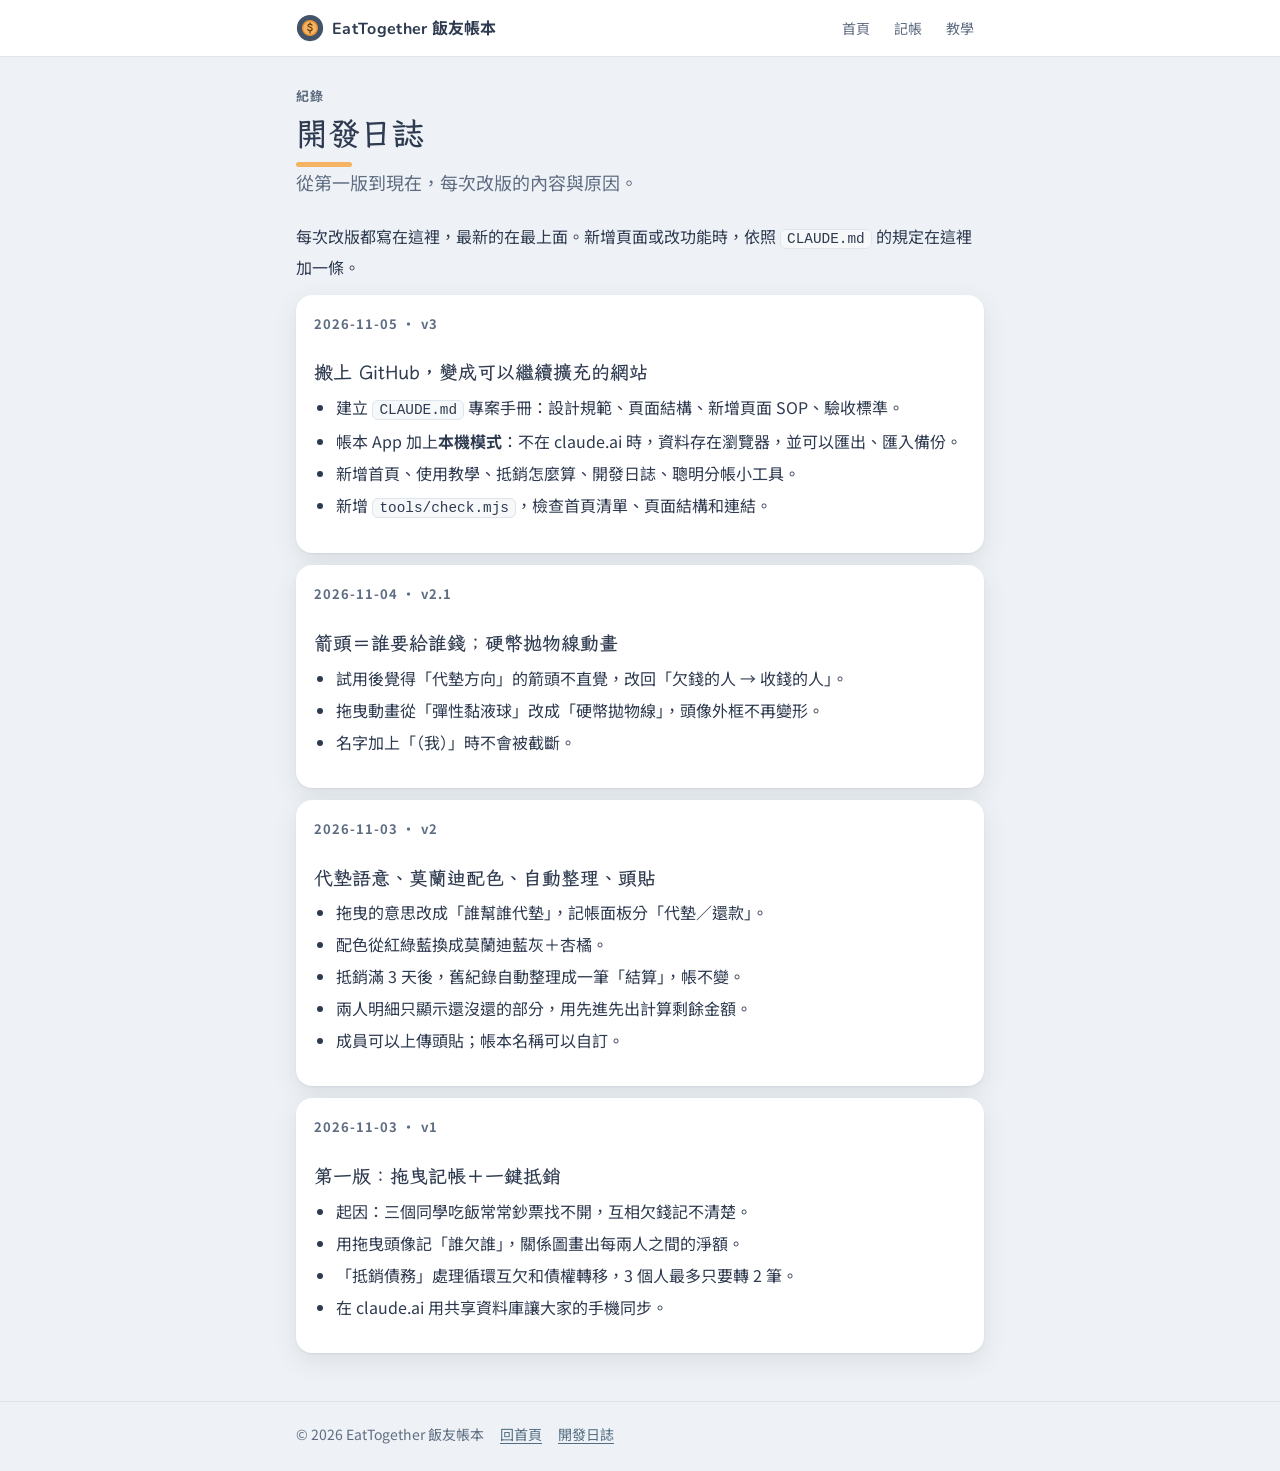
==== pages/devlog.html @ d5a2946e "EatTogether 飯友帳本：記帳 App、說明頁與 CLAUDE.md 專案手冊 Co-Authored-By: Claude Opus 5.5 <noreply@anthropic.com> " ====
<!doctype html>
<html lang="zh-Hant">
<head>
<meta charset="utf-8">
<meta name="viewport" content="width=device-width,initial-scale=1,viewport-fit=cover">
<title>開發日誌 · EatTogether</title>
<meta name="description" content="EatTogether 每一版改了什麼、為什麼改。">
<link rel="icon" href="../assets/img/favicon.svg" type="image/svg+xml">
<link rel="preconnect" href="https://fonts.googleapis.com">
<link rel="preconnect" href="https://fonts.gstatic.com" crossorigin>
<link rel="stylesheet" href="https://fonts.googleapis.com/css2?family=LXGW+WenKai+TC:wght@400;700&family=Noto+Sans+TC:wght@400;500;700&family=Nunito:wght@600;800&display=swap">
<link rel="stylesheet" href="../assets/css/site.css">
</head>
<body>
<header class="site-header" data-site-header>
  <div class="wrap">
    <a class="brand" href="../index.html"><img src="../assets/img/favicon.svg" alt=""><span><b>EatTogether</b> 飯友帳本</span></a>
    <nav class="site-nav" aria-label="網站導覽">
      <a href="../index.html">首頁</a>
      <a href="../app/index.html">記帳</a>
      <a href="../pages/guide.html">教學</a>
    </nav>
  </div>
</header>

<main class="page wrap">
  <div class="page-head">
    <p class="eyebrow">紀錄</p>
    <h1>開發日誌</h1>
    <p class="lead">從第一版到現在，每次改版的內容與原因。</p>
  </div>
  <p>每次改版都寫在這裡，最新的在最上面。新增頁面或改功能時，依照 <code>CLAUDE.md</code> 的規定在這裡加一條。</p>

  <article class="card">
    <p class="eyebrow">2026-11-05 · v3</p>
    <h3>搬上 GitHub，變成可以繼續擴充的網站</h3>
    <ul>
      <li>建立 <code>CLAUDE.md</code> 專案手冊：設計規範、頁面結構、新增頁面 SOP、驗收標準。</li>
      <li>帳本 App 加上<b>本機模式</b>：不在 claude.ai 時，資料存在瀏覽器，並可以匯出、匯入備份。</li>
      <li>新增首頁、使用教學、抵銷怎麼算、開發日誌、聰明分帳小工具。</li>
      <li>新增 <code>tools/check.mjs</code>，檢查首頁清單、頁面結構和連結。</li>
    </ul>
  </article>

  <article class="card">
    <p class="eyebrow">2026-11-04 · v2.1</p>
    <h3>箭頭＝誰要給誰錢；硬幣拋物線動畫</h3>
    <ul>
      <li>試用後覺得「代墊方向」的箭頭不直覺，改回「欠錢的人 → 收錢的人」。</li>
      <li>拖曳動畫從「彈性黏液球」改成「硬幣拋物線」，頭像外框不再變形。</li>
      <li>名字加上「（我）」時不會被截斷。</li>
    </ul>
  </article>

  <article class="card">
    <p class="eyebrow">2026-11-03 · v2</p>
    <h3>代墊語意、莫蘭迪配色、自動整理、頭貼</h3>
    <ul>
      <li>拖曳的意思改成「誰幫誰代墊」，記帳面板分「代墊／還款」。</li>
      <li>配色從紅綠藍換成莫蘭迪藍灰＋杏橘。</li>
      <li>抵銷滿 3 天後，舊紀錄自動整理成一筆「結算」，帳不變。</li>
      <li>兩人明細只顯示還沒還的部分，用先進先出計算剩餘金額。</li>
      <li>成員可以上傳頭貼；帳本名稱可以自訂。</li>
    </ul>
  </article>

  <article class="card">
    <p class="eyebrow">2026-11-03 · v1</p>
    <h3>第一版：拖曳記帳＋一鍵抵銷</h3>
    <ul>
      <li>起因：三個同學吃飯常常鈔票找不開，互相欠錢記不清楚。</li>
      <li>用拖曳頭像記「誰欠誰」，關係圖畫出每兩人之間的淨額。</li>
      <li>「抵銷債務」處理循環互欠和債權轉移，3 個人最多只要轉 2 筆。</li>
      <li>在 claude.ai 用共享資料庫讓大家的手機同步。</li>
    </ul>
  </article>
</main>

<footer class="site-footer" data-site-footer>
  <div class="wrap">
    <span>© <span data-year>2026</span> EatTogether 飯友帳本</span>
    <a href="../index.html">回首頁</a>
    <a href="../pages/devlog.html">開發日誌</a>
  </div>
</footer>
<script src="../assets/js/site.js"></script>
</body>
</html>
---- assets/css/site.css ----
/* EatTogether 飯友帳本：全站共用樣式
 * 規則：所有顏色都從下面的 token 來；新增顏色先在這裡加 token（淺色與兩個深色區塊都要加）。
 * 版面：手機優先，內容最寬 720px，左右至少 16px 邊距。
 */
:root {
  --bg: #EEF2F6;
  --surface: #FFFFFF;
  --surface-2: #F6F8FA;
  --ink: #2E3A4F;
  --muted: #5F6D82;
  --line: #DDE5ED;
  --accent: #435369;
  --accent-ink: #FFFFFF;
  --blue: #536D82;
  --owe: #A65F17;
  --owe-line: #E08E2E;
  --get: #4E6880;
  --get-line: #6F82A0;
  --other-line: #AEBFCF;
  --apricot: #F5B461;
  --cream: #FFF4E3;
  --shadow: 0 1px 2px rgb(46 58 79 / .08), 0 8px 24px rgb(46 58 79 / .10);
  --f-display: "LXGW WenKai TC", "Kaiti TC", "STKaiti", "BiauKai", "KaiTi", serif;
  --f-body: "Noto Sans TC", "PingFang TC", "Heiti TC", "Microsoft JhengHei", system-ui, sans-serif;
  --f-num: "Nunito", "Noto Sans TC", ui-rounded, system-ui, sans-serif;
  --r: 16px;
  --space: 16px;
  color-scheme: light;
}
@media (prefers-color-scheme: dark) {
  :root:not([data-theme="light"]) {
    --bg: #161C25; --surface: #1F2732; --surface-2: #252F3B; --ink: #E6ECF2; --muted: #9AA8B8; --line: #334051;
    --accent: #A9BED6; --accent-ink: #142030; --blue: #A9BED6; --owe: #F2B36A; --owe-line: #E8A055;
    --get: #A9BED6; --get-line: #8FA6C4; --other-line: #4F5F73; --cream: #3A3226;
    --shadow: 0 1px 2px rgb(0 0 0 / .3), 0 8px 24px rgb(0 0 0 / .35);
    color-scheme: dark;
  }
}
:root[data-theme="dark"] {
  --bg: #161C25; --surface: #1F2732; --surface-2: #252F3B; --ink: #E6ECF2; --muted: #9AA8B8; --line: #334051;
  --accent: #A9BED6; --accent-ink: #142030; --blue: #A9BED6; --owe: #F2B36A; --owe-line: #E8A055;
  --get: #A9BED6; --get-line: #8FA6C4; --other-line: #4F5F73; --cream: #3A3226;
  --shadow: 0 1px 2px rgb(0 0 0 / .3), 0 8px 24px rgb(0 0 0 / .35);
  color-scheme: dark;
}

*, *::before, *::after { box-sizing: border-box; }
html { -webkit-text-size-adjust: 100%; }
body {
  margin: 0; background: var(--bg); color: var(--ink);
  font-family: var(--f-body); font-size: 16px; line-height: 1.75;
  padding-top: env(safe-area-inset-top, 0px); padding-bottom: env(safe-area-inset-bottom, 0px);
}
img, svg { max-width: 100%; }
[hidden] { display: none !important; }
a { color: var(--blue); text-underline-offset: 3px; }
:focus-visible { outline: 3px solid var(--apricot); outline-offset: 2px; }
.wrap {
  max-width: 720px; margin: 0 auto;
  padding-left: max(var(--space), env(safe-area-inset-left, 0px));
  padding-right: max(var(--space), env(safe-area-inset-right, 0px));
}

/* 共用頁首 */
.site-header { background: var(--surface); border-bottom: 1px solid var(--line); }
.site-header .wrap { display: flex; align-items: center; gap: 12px; min-height: 56px; }
.brand { display: inline-flex; align-items: center; gap: 8px; text-decoration: none; color: var(--ink); font-weight: 700; min-width: 0; }
.brand img { width: 28px; height: 28px; flex: none; }
.brand span { white-space: nowrap; overflow: hidden; text-overflow: ellipsis; }
.brand b { font-family: var(--f-num); letter-spacing: .02em; }
.site-nav { margin-left: auto; display: flex; gap: 4px; }
.site-nav a { padding: 6px 10px; border-radius: 999px; text-decoration: none; color: var(--muted); font-size: 14px; white-space: nowrap; }
.site-nav a[aria-current="page"] { background: var(--cream); color: var(--owe); font-weight: 700; }

/* 內容 */
.page { padding-block: 28px 48px; }
.page-head { margin-bottom: 24px; }
.eyebrow { margin: 0 0 4px; font-size: 13px; font-weight: 700; letter-spacing: .08em; color: var(--muted); }
h1, h2, h3 { font-family: var(--f-display); line-height: 1.35; text-wrap: balance; margin: 0; }
h1 { font-size: 32px; position: relative; padding-bottom: 12px; }
h1::after { content: ""; position: absolute; left: 0; bottom: 0; width: 56px; height: 5px; border-radius: 3px; background: var(--apricot); }
h2 { font-size: 24px; margin-top: 40px; margin-bottom: 12px; }
h3 { font-size: 19px; margin-top: 24px; margin-bottom: 8px; }
p { margin: 0 0 14px; }
.lead { font-size: 18px; color: var(--muted); }
.muted { color: var(--muted); }
.small { font-size: 14px; }
.num { font-family: var(--f-num); font-variant-numeric: tabular-nums; font-weight: 800; }
ul, ol { padding-left: 1.4em; margin: 0 0 14px; }
li + li { margin-top: 4px; }
code { font-family: ui-monospace, "SFMono-Regular", Menlo, monospace; font-size: .9em; background: var(--surface-2); border: 1px solid var(--line); border-radius: 6px; padding: 1px 6px; }

.card { background: var(--surface); border-radius: var(--r); padding: 18px; box-shadow: var(--shadow); }
.card + .card { margin-top: 12px; }
.note { background: var(--cream); border-left: 4px solid var(--apricot); border-radius: 10px; padding: 12px 14px; margin: 16px 0; }
.figure { margin: 16px 0; }
.figure img { display: block; border-radius: 14px; border: 1px solid var(--line); box-shadow: var(--shadow); }
.figure figcaption { font-size: 14px; color: var(--muted); margin-top: 8px; }
.diagram { overflow-x: auto; }

.btn {
  display: inline-flex; align-items: center; justify-content: center; gap: 8px; min-height: 48px; padding: 0 20px;
  border-radius: 12px; border: 0; background: var(--accent); color: var(--accent-ink); font: inherit; font-weight: 700;
  text-decoration: none; cursor: pointer;
}
.btn.secondary { background: var(--surface); color: var(--ink); border: 1px solid var(--line); }
.tag { display: inline-block; font-size: 12px; font-weight: 700; padding: 1px 8px; border-radius: 999px; background: var(--cream); color: var(--owe); border: 1px solid var(--owe-line); }

/* 表單（工具頁） */
.field {
  width: 100%; min-height: 48px; padding: 0 12px; border-radius: 12px; border: 1px solid var(--line);
  background: var(--surface-2); color: var(--ink); font: inherit; font-size: 16px;
}
label { font-size: 14px; font-weight: 700; color: var(--muted); }
.grid-2 { display: grid; grid-template-columns: repeat(auto-fit, minmax(220px, 1fr)); gap: 12px; }

/* 首頁卡片 */
.page-list { list-style: none; padding: 0; margin: 0; display: grid; gap: 12px; }
.page-list li + li { margin-top: 0; }
.page-card { display: block; text-decoration: none; color: var(--ink); background: var(--surface); border-radius: var(--r); padding: 16px 18px; box-shadow: var(--shadow); }
.page-card h3 { margin: 6px 0 4px; font-size: 20px; }
.page-card p { margin: 0; color: var(--muted); font-size: 15px; }
.page-card:hover h3 { text-decoration: underline; text-decoration-color: var(--apricot); }

/* 共用頁尾 */
.site-footer { border-top: 1px solid var(--line); padding-block: 20px 28px; font-size: 14px; color: var(--muted); }
.site-footer .wrap { display: flex; flex-wrap: wrap; gap: 6px 16px; }

@media (max-width: 420px) {
  h1 { font-size: 27px; }
  .site-nav a { padding: 6px 8px; font-size: 13px; }
}
@media (prefers-reduced-motion: reduce) {
  *, *::before, *::after { transition: none !important; animation: none !important; }
}
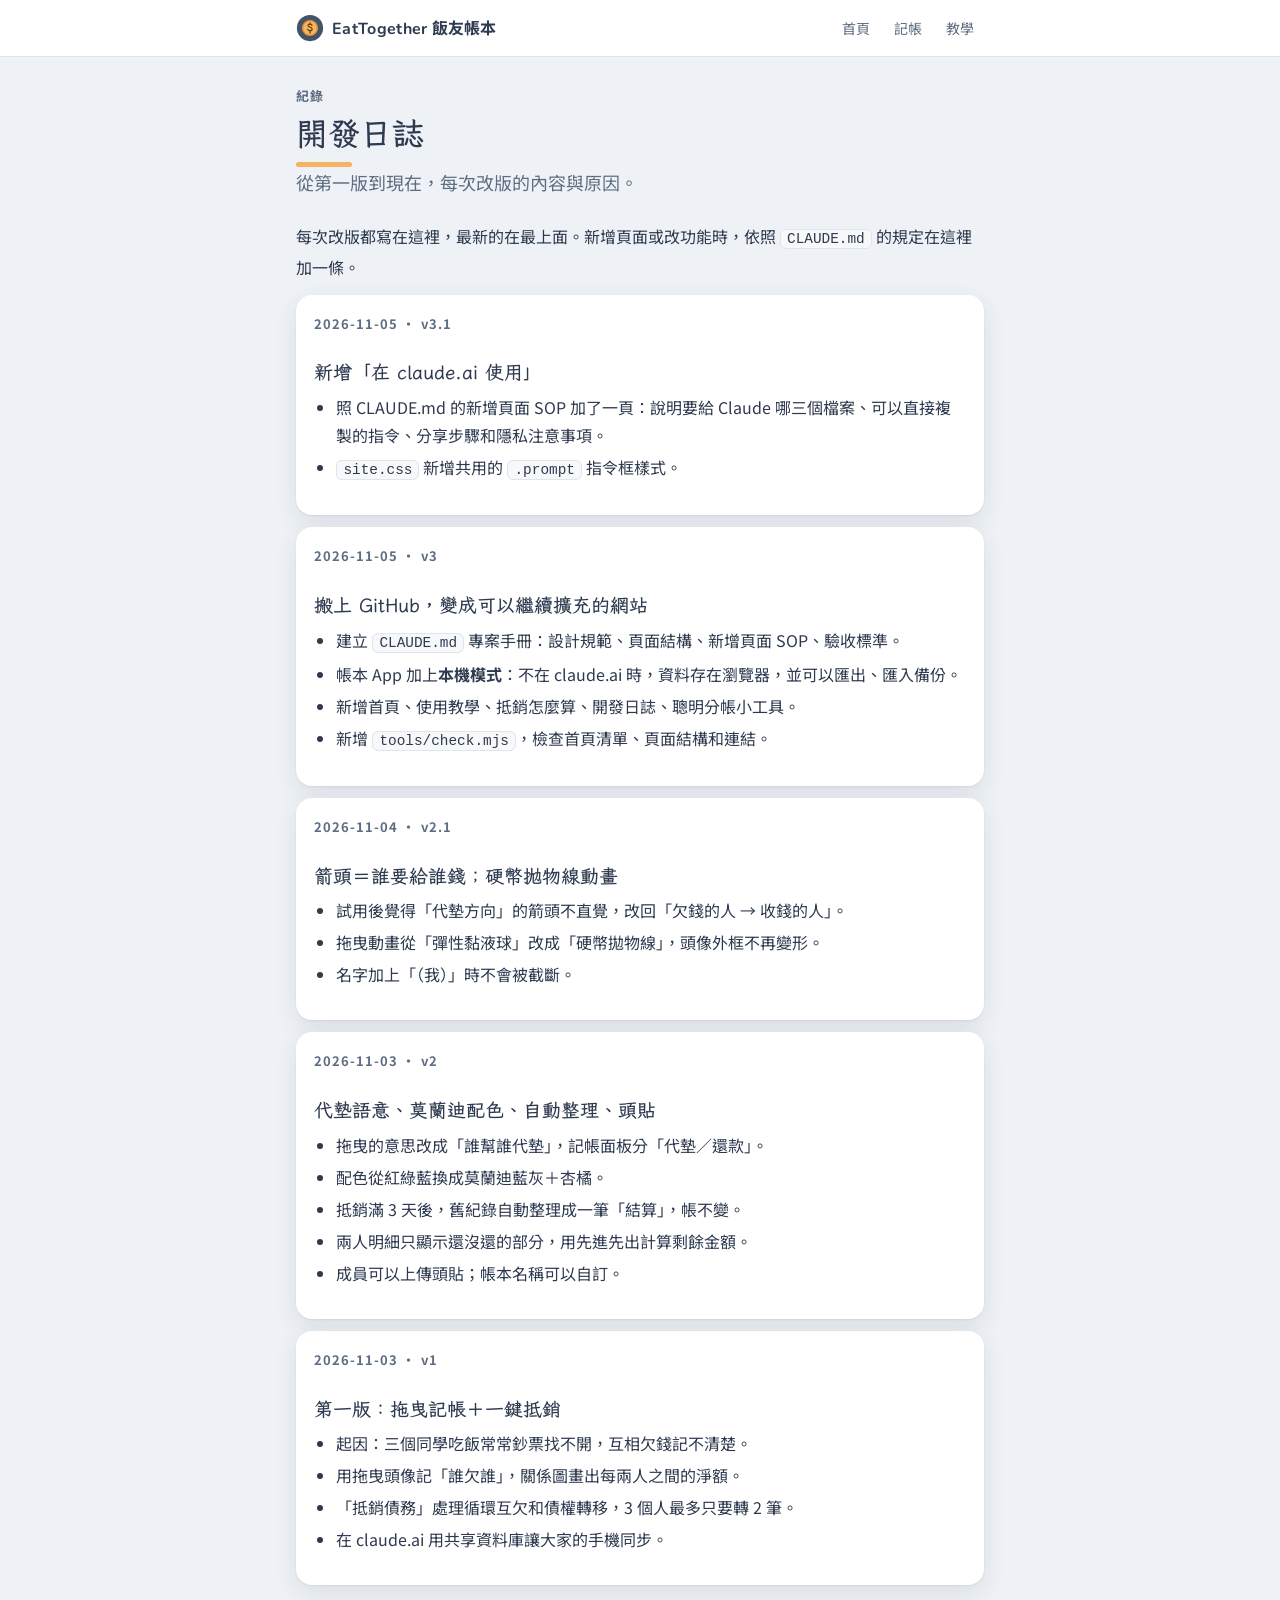
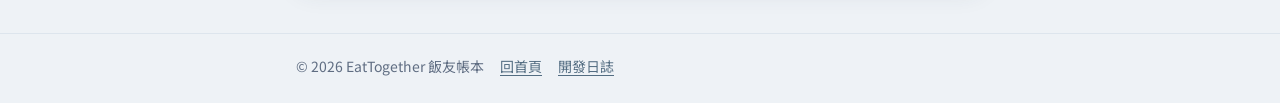
==== commit f0e67b1b: "新增「在 claude.ai 使用」頁與 README 說明 照 CLAUDE.md 的新增頁面 SOP：pages.json、首頁卡片、開發日誌一起更新。  Co-Authored-By: Clau" ====
--- a/pages/devlog.html
+++ b/pages/devlog.html
@@ -30,6 +30,15 @@
     <p class="lead">從第一版到現在，每次改版的內容與原因。</p>
   </div>
   <p>每次改版都寫在這裡，最新的在最上面。新增頁面或改功能時，依照 <code>CLAUDE.md</code> 的規定在這裡加一條。</p>
+
+  <article class="card">
+    <p class="eyebrow">2026-11-05 · v3.1</p>
+    <h3>新增「在 claude.ai 使用」</h3>
+    <ul>
+      <li>照 CLAUDE.md 的新增頁面 SOP 加了一頁：說明要給 Claude 哪三個檔案、可以直接複製的指令、分享步驟和隱私注意事項。</li>
+      <li><code>site.css</code> 新增共用的 <code>.prompt</code> 指令框樣式。</li>
+    </ul>
+  </article>
 
   <article class="card">
     <p class="eyebrow">2026-11-05 · v3</p>
--- a/assets/css/site.css
+++ b/assets/css/site.css
@@ -106,6 +106,13 @@
 .btn.secondary { background: var(--surface); color: var(--ink); border: 1px solid var(--line); }
 .tag { display: inline-block; font-size: 12px; font-weight: 700; padding: 1px 8px; border-radius: 999px; background: var(--cream); color: var(--owe); border: 1px solid var(--owe-line); }
 
+/* 可複製的指令框 */
+.prompt {
+  margin: 0 0 12px; padding: 12px 14px; border-radius: 12px; background: var(--surface-2); border: 1px solid var(--line);
+  font-family: ui-monospace, "SFMono-Regular", Menlo, monospace; font-size: 14px; line-height: 1.7;
+  white-space: pre-wrap; overflow-wrap: anywhere; color: var(--ink);
+}
+
 /* 表單（工具頁） */
 .field {
   width: 100%; min-height: 48px; padding: 0 12px; border-radius: 12px; border: 1px solid var(--line);
